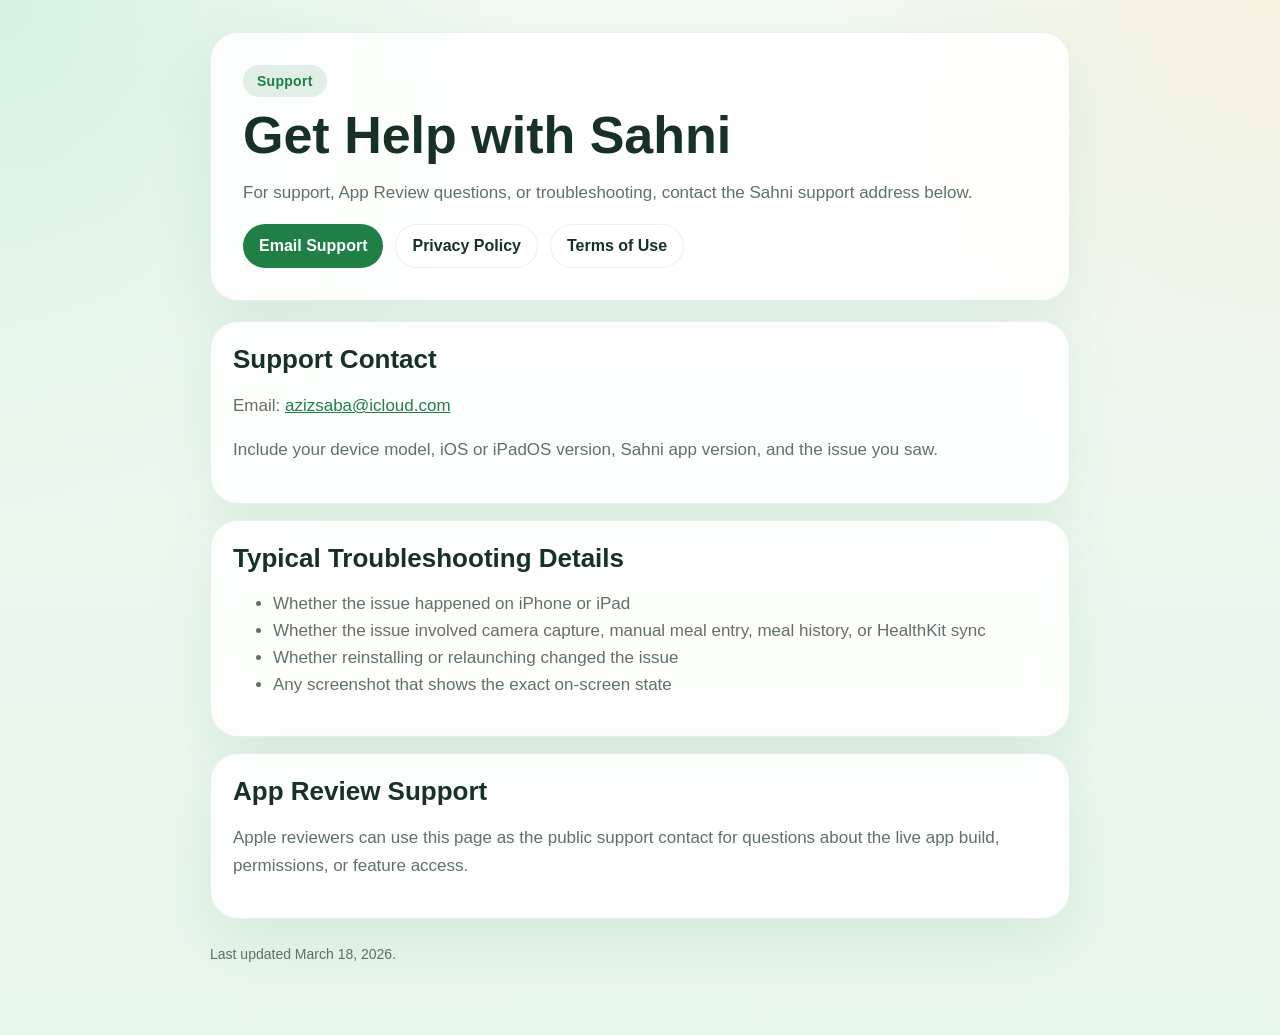
==== legal-site/support/index.html @ 56298ed1 "Add Sahni legal Pages site" ====
<!doctype html>
<html lang="en">
  <head>
    <meta charset="utf-8">
    <meta name="viewport" content="width=device-width, initial-scale=1">
    <title>Sahni Support</title>
    <meta name="description" content="Support page for the Sahni app.">
    <link rel="stylesheet" href="../assets/styles.css">
  </head>
  <body>
    <main class="page">
      <section class="hero">
        <div class="eyebrow">Support</div>
        <h1>Get Help with Sahni</h1>
        <p>
          For support, App Review questions, or troubleshooting, contact the Sahni support address below.
        </p>
        <div class="nav">
          <a class="primary" href="mailto:azizsaba@icloud.com">Email Support</a>
          <a class="secondary" href="../privacy/">Privacy Policy</a>
          <a class="secondary" href="../terms/">Terms of Use</a>
        </div>
      </section>

      <section class="stack">
        <article class="card">
          <h2>Support Contact</h2>
          <p>
            Email: <a href="mailto:azizsaba@icloud.com">azizsaba@icloud.com</a>
          </p>
          <p>
            Include your device model, iOS or iPadOS version, Sahni app version, and the issue you saw.
          </p>
        </article>

        <article class="card">
          <h2>Typical Troubleshooting Details</h2>
          <ul>
            <li>Whether the issue happened on iPhone or iPad</li>
            <li>Whether the issue involved camera capture, manual meal entry, meal history, or HealthKit sync</li>
            <li>Whether reinstalling or relaunching changed the issue</li>
            <li>Any screenshot that shows the exact on-screen state</li>
          </ul>
        </article>

        <article class="card">
          <h2>App Review Support</h2>
          <p>
            Apple reviewers can use this page as the public support contact for questions about the live app build, permissions, or feature access.
          </p>
        </article>
      </section>

      <p class="footer">Last updated March 18, 2026.</p>
    </main>
  </body>
</html>
---- legal-site/assets/styles.css ----
:root {
  --bg: #eef8f0;
  --card: rgba(255, 255, 255, 0.88);
  --text: #173126;
  --muted: #5e7267;
  --accent: #1f7f46;
  --border: rgba(23, 49, 38, 0.08);
  --shadow: 0 20px 60px rgba(31, 127, 70, 0.10);
}

* {
  box-sizing: border-box;
}

body {
  margin: 0;
  font-family: "SF Pro Display", "SF Pro Text", "Helvetica Neue", Helvetica, Arial, sans-serif;
  color: var(--text);
  background:
    radial-gradient(circle at top left, rgba(136, 217, 173, 0.28), transparent 32%),
    radial-gradient(circle at top right, rgba(240, 205, 150, 0.22), transparent 28%),
    linear-gradient(180deg, #f4fbf4 0%, #e7f6eb 100%);
  min-height: 100vh;
}

a {
  color: var(--accent);
}

.page {
  width: min(860px, calc(100% - 32px));
  margin: 0 auto;
  padding: 32px 0 56px;
}

.hero,
.card {
  background: var(--card);
  border: 1px solid var(--border);
  border-radius: 28px;
  box-shadow: var(--shadow);
  backdrop-filter: blur(16px);
}

.hero {
  padding: 32px;
  margin-bottom: 20px;
}

.eyebrow {
  display: inline-block;
  margin-bottom: 12px;
  padding: 8px 14px;
  border-radius: 999px;
  background: rgba(31, 127, 70, 0.12);
  color: var(--accent);
  font-size: 14px;
  font-weight: 700;
  letter-spacing: 0.02em;
}

h1 {
  margin: 0 0 12px;
  font-size: clamp(32px, 5vw, 52px);
  line-height: 1.02;
}

h2 {
  margin: 0 0 12px;
  font-size: 26px;
}

h3 {
  margin: 0 0 10px;
  font-size: 18px;
}

p,
li {
  font-size: 17px;
  line-height: 1.6;
  color: var(--muted);
}

.grid {
  display: grid;
  grid-template-columns: repeat(auto-fit, minmax(220px, 1fr));
  gap: 16px;
}

.card {
  padding: 22px;
}

.nav {
  display: flex;
  flex-wrap: wrap;
  gap: 12px;
  margin-top: 18px;
}

.nav a,
.button-link {
  display: inline-flex;
  align-items: center;
  justify-content: center;
  padding: 12px 16px;
  border-radius: 999px;
  text-decoration: none;
  font-weight: 700;
}

.button-link.primary,
.nav a.primary {
  background: var(--accent);
  color: white;
}

.button-link.secondary,
.nav a.secondary {
  background: rgba(255, 255, 255, 0.74);
  border: 1px solid var(--border);
  color: var(--text);
}

.section {
  margin-top: 20px;
}

.section .card + .card,
.stack > .card + .card {
  margin-top: 16px;
}

.muted {
  color: var(--muted);
}

.footer {
  margin-top: 24px;
  font-size: 14px;
  color: var(--muted);
}

@media (max-width: 640px) {
  .page {
    width: min(100% - 20px, 860px);
    padding-top: 20px;
  }

  .hero,
  .card {
    border-radius: 22px;
  }
}
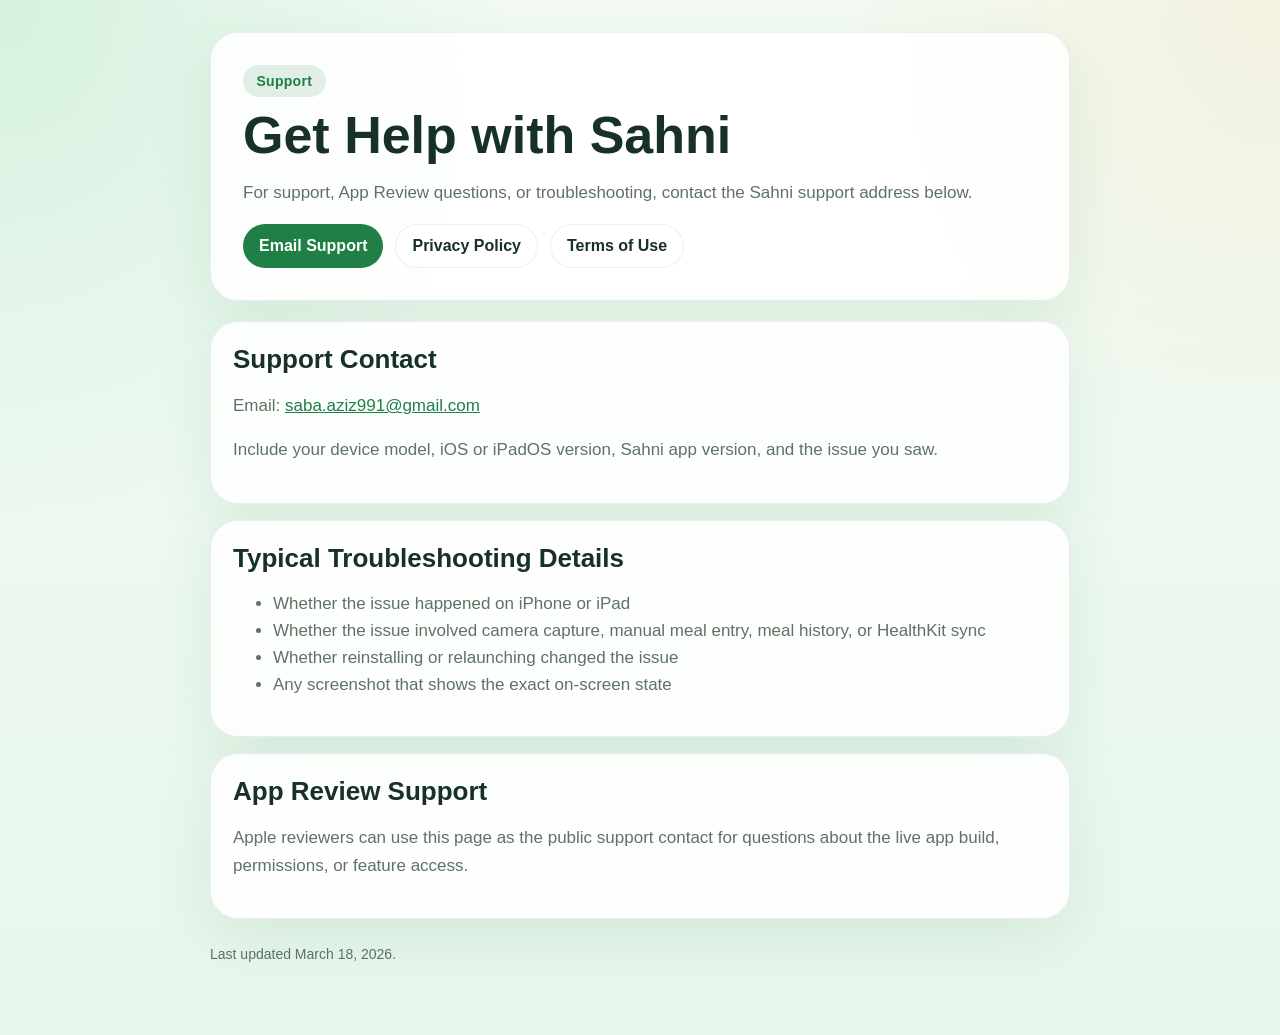
==== commit 9f5267a4: "Update Sahni support email" ====
--- a/legal-site/support/index.html
+++ b/legal-site/support/index.html
@@ -16,7 +16,7 @@
           For support, App Review questions, or troubleshooting, contact the Sahni support address below.
         </p>
         <div class="nav">
-          <a class="primary" href="mailto:azizsaba@icloud.com">Email Support</a>
+          <a class="primary" href="mailto:saba.aziz991@gmail.com">Email Support</a>
           <a class="secondary" href="../privacy/">Privacy Policy</a>
           <a class="secondary" href="../terms/">Terms of Use</a>
         </div>
@@ -26,7 +26,7 @@
         <article class="card">
           <h2>Support Contact</h2>
           <p>
-            Email: <a href="mailto:azizsaba@icloud.com">azizsaba@icloud.com</a>
+            Email: <a href="mailto:saba.aziz991@gmail.com">saba.aziz991@gmail.com</a>
           </p>
           <p>
             Include your device model, iOS or iPadOS version, Sahni app version, and the issue you saw.
